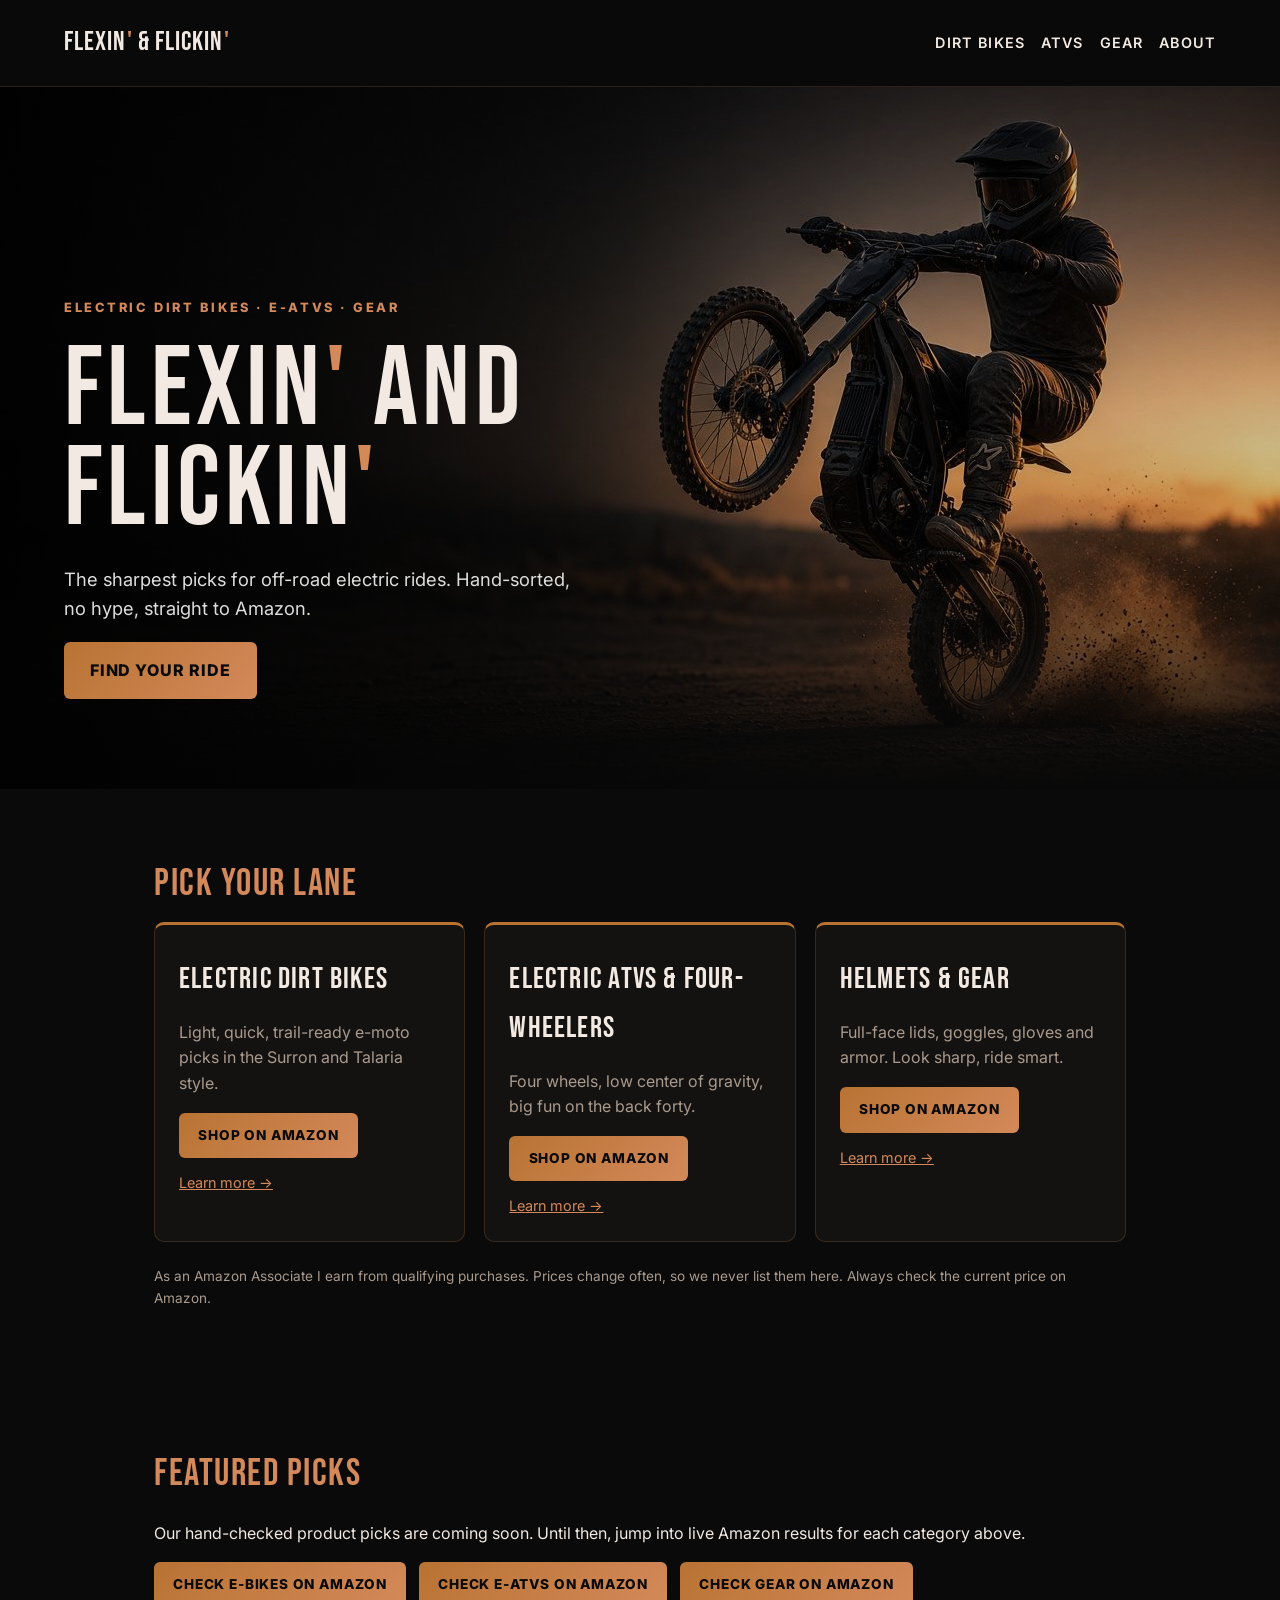
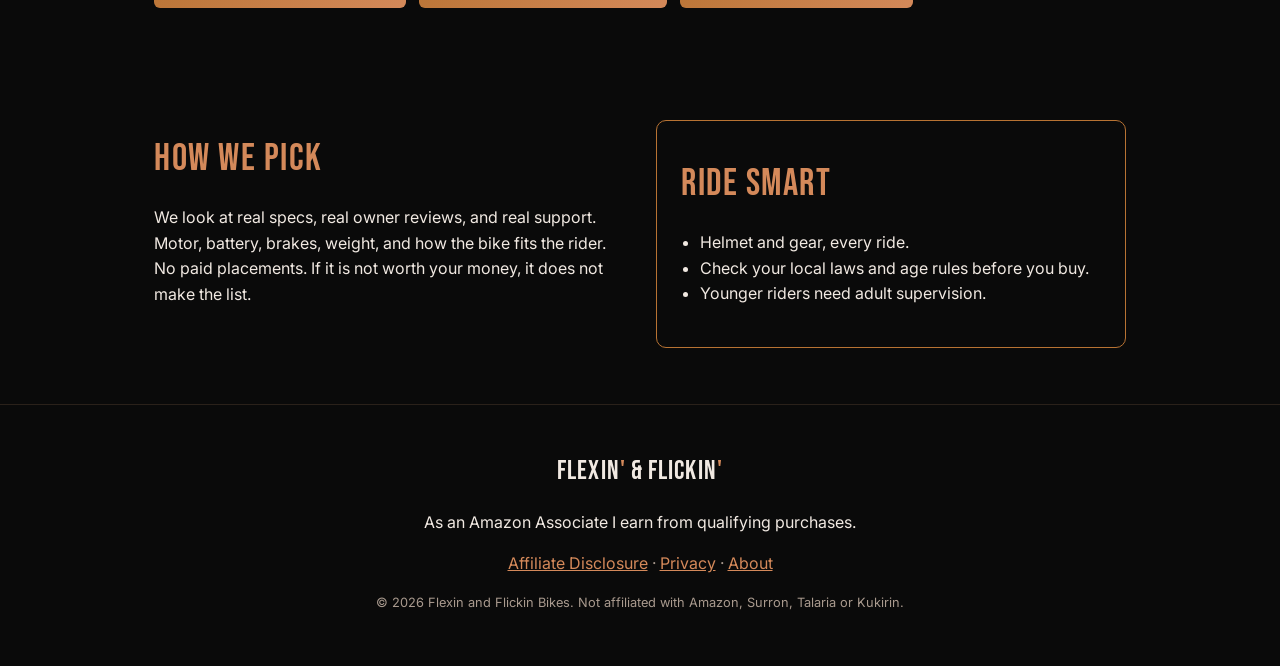
==== index.html @ 2184c199 "Initial site: homepage, stubs, hero" ====
<!doctype html><html lang="en"><head><meta charset="utf-8"><meta name="viewport" content="width=device-width,initial-scale=1"><title>Flexin and Flickin Bikes | Electric Dirt Bikes, e-ATVs and Gear</title><meta name="description" content="Flexin' and Flickin'. The sharpest picks for off-road electric dirt bikes, electric ATVs and riding gear."><meta property="og:title" content="Flexin and Flickin Bikes | Electric Dirt Bikes, e-ATVs and Gear"><meta property="og:description" content="Flexin' and Flickin'. The sharpest picks for off-road electric dirt bikes, electric ATVs and riding gear."><meta property="og:image" content="https://flexinandflickinbikes.com/img/og.jpg"><meta name="twitter:card" content="summary_large_image"><link rel="icon" href="/img/favicon.svg"><link rel="preconnect" href="https://fonts.googleapis.com"><link rel="preconnect" href="https://fonts.gstatic.com" crossorigin><link href="https://fonts.googleapis.com/css2?family=Bebas+Neue&family=Inter:wght@400;600;800&display=swap" rel="stylesheet"><link rel="stylesheet" href="/style.css"></head><body><header class="top"><a class="logo" href="/">FLEXIN<span>'</span> &amp; FLICKIN<span>'</span></a><nav><a href="/electric-dirt-bikes/">Dirt Bikes</a><a href="/electric-atvs/">ATVs</a><a href="/gear/">Gear</a><a href="/about/">About</a></nav></header><main><section class="hero"><img src="/img/hero.jpg" srcset="/img/hero-960.jpg 960w, /img/hero.jpg 1024w" sizes="100vw" alt="Teen rider in full gear pulling a wheelie on an electric dirt bike at golden hour" fetchpriority="high"><div class="hero-copy"><p class="kicker">Electric dirt bikes · e-ATVs · gear</p><h1>Flexin<span>'</span> and Flickin<span>'</span></h1><p class="sub">The sharpest picks for off-road electric rides. Hand-sorted, no hype, straight to Amazon.</p><a class="btn big" href="#ride">Find your ride</a></div></section>
<section id="ride" class="wrap"><h2>Pick your lane</h2><div class="tiles"><article class="tile"><h3>Electric Dirt Bikes</h3><p>Light, quick, trail-ready e-moto picks in the Surron and Talaria style.</p><a class="btn" rel="sponsored nofollow noopener" target="_blank" href="https://www.amazon.com/s?k=electric+dirt+bike&tag=YOUR-TAG-20">Shop on Amazon</a><a class="more" href="/electric-dirt-bikes/">Learn more →</a></article><article class="tile"><h3>Electric ATVs &amp; Four-Wheelers</h3><p>Four wheels, low center of gravity, big fun on the back forty.</p><a class="btn" rel="sponsored nofollow noopener" target="_blank" href="https://www.amazon.com/s?k=electric+atv+quad&tag=YOUR-TAG-20">Shop on Amazon</a><a class="more" href="/electric-atvs/">Learn more →</a></article><article class="tile"><h3>Helmets &amp; Gear</h3><p>Full-face lids, goggles, gloves and armor. Look sharp, ride smart.</p><a class="btn" rel="sponsored nofollow noopener" target="_blank" href="https://www.amazon.com/s?k=dirt+bike+full+face+helmet&tag=YOUR-TAG-20">Shop on Amazon</a><a class="more" href="/gear/">Learn more →</a></article></div><p class="disc-inline">As an Amazon Associate I earn from qualifying purchases. Prices change often, so we never list them here. Always check the current price on Amazon.</p></section>
<section class="wrap feat"><h2>Featured picks</h2><p>Our hand-checked product picks are coming soon. Until then, jump into live Amazon results for each category above.</p><div class="row"><a class="btn" rel="sponsored nofollow noopener" target="_blank" href="https://www.amazon.com/s?k=electric+dirt+bike+for+teens&tag=YOUR-TAG-20">Check e-bikes on Amazon</a><a class="btn" rel="sponsored nofollow noopener" target="_blank" href="https://www.amazon.com/s?k=electric+atv+for+teens&tag=YOUR-TAG-20">Check e-ATVs on Amazon</a><a class="btn" rel="sponsored nofollow noopener" target="_blank" href="https://www.amazon.com/s?k=motocross+goggles+gloves&tag=YOUR-TAG-20">Check gear on Amazon</a></div></section>
<section class="wrap split"><div><h2>How we pick</h2><p>We look at real specs, real owner reviews, and real support. Motor, battery, brakes, weight, and how the bike fits the rider. No paid placements. If it is not worth your money, it does not make the list.</p></div><div class="safety"><h2>Ride smart</h2><ul><li>Helmet and gear, every ride.</li><li>Check your local laws and age rules before you buy.</li><li>Younger riders need adult supervision.</li></ul></div></section></main><footer><div class="logo">FLEXIN<span>'</span> &amp; FLICKIN<span>'</span></div><p class="disc">As an Amazon Associate I earn from qualifying purchases.</p><p><a href="/affiliate-disclosure/">Affiliate Disclosure</a> · <a href="/privacy/">Privacy</a> · <a href="/about/">About</a></p><p class="small">© 2026 Flexin and Flickin Bikes. Not affiliated with Amazon, Surron, Talaria or Kukirin.</p></footer></body></html>
---- style.css ----
:root{--bk:#0a0a0a;--bk2:#141210;--cu:#B87333;--cu2:#D4895A;--tx:#f1e9e2;--mu:#a99a8e}
*{box-sizing:border-box}body{margin:0;background:var(--bk);color:var(--tx);font:16px/1.6 Inter,system-ui,sans-serif}
a{color:var(--cu2)}h1,h2,h3,.logo{font-family:"Bebas Neue",Impact,sans-serif;letter-spacing:.04em;font-weight:400;margin:.2em 0}
.top{display:flex;flex-wrap:wrap;gap:.5rem 1.5rem;justify-content:space-between;align-items:center;padding:1rem 5vw;border-bottom:1px solid #2a211a;position:sticky;top:0;background:rgba(10,10,10,.92);z-index:5}
.logo{font-size:1.7rem;color:var(--tx);text-decoration:none}.logo span,h1 span{color:var(--cu2)}
nav a{color:var(--tx);text-decoration:none;margin-left:1rem;font-weight:600;font-size:.9rem;text-transform:uppercase;letter-spacing:.08em}nav a:hover{color:var(--cu2)}
.hero{position:relative;min-height:78vh;display:flex;align-items:flex-end;overflow:hidden}
.hero img{position:absolute;inset:0;width:100%;height:100%;object-fit:cover;object-position:65% center}
.hero:after{content:"";position:absolute;inset:0;background:linear-gradient(90deg,rgba(0,0,0,.85),rgba(0,0,0,.2) 60%),linear-gradient(0deg,var(--bk),transparent 40%)}
.hero-copy{position:relative;z-index:1;padding:0 5vw 10vh;max-width:640px}
.hero h1{font-size:clamp(3.2rem,11vw,7rem);line-height:.9}.kicker{color:var(--cu2);text-transform:uppercase;letter-spacing:.2em;font-size:.8rem;font-weight:800}.sub{font-size:1.15rem;color:#ddd}
.btn{display:inline-block;background:linear-gradient(135deg,var(--cu),var(--cu2));color:#0a0a0a;font-weight:800;text-decoration:none;padding:.75rem 1.2rem;border-radius:6px;text-transform:uppercase;letter-spacing:.06em;font-size:.85rem}.btn:hover{filter:brightness(1.1)}.btn.big{padding:1rem 1.6rem;font-size:1rem}
.wrap{max-width:1100px;margin:0 auto;padding:3.5rem 5vw}h2{font-size:2.4rem;color:var(--cu2)}
.tiles{display:grid;gap:1.2rem;grid-template-columns:repeat(auto-fit,minmax(260px,1fr))}
.tile{background:var(--bk2);border:1px solid #3a2a1d;border-top:3px solid var(--cu);border-radius:10px;padding:1.5rem}.tile h3{font-size:1.9rem}.tile p{color:var(--mu)}.more{display:block;margin-top:.8rem;font-size:.9rem}
.row{display:flex;flex-wrap:wrap;gap:.8rem}.disc-inline{color:var(--mu);font-size:.85rem;margin-top:1.5rem}
.split{display:grid;gap:2rem;grid-template-columns:repeat(auto-fit,minmax(280px,1fr))}.safety{border:1px solid var(--cu);border-radius:10px;padding:1.5rem}.safety ul{padding-left:1.2rem}
.pagehead{min-height:50vh}footer{border-top:1px solid #2a211a;padding:2.5rem 5vw;text-align:center;color:var(--mu)}.disc{color:var(--tx)}.small{font-size:.8rem}
@media(max-width:600px){nav a{margin:0 .8rem 0 0}.hero{min-height:88vh}}
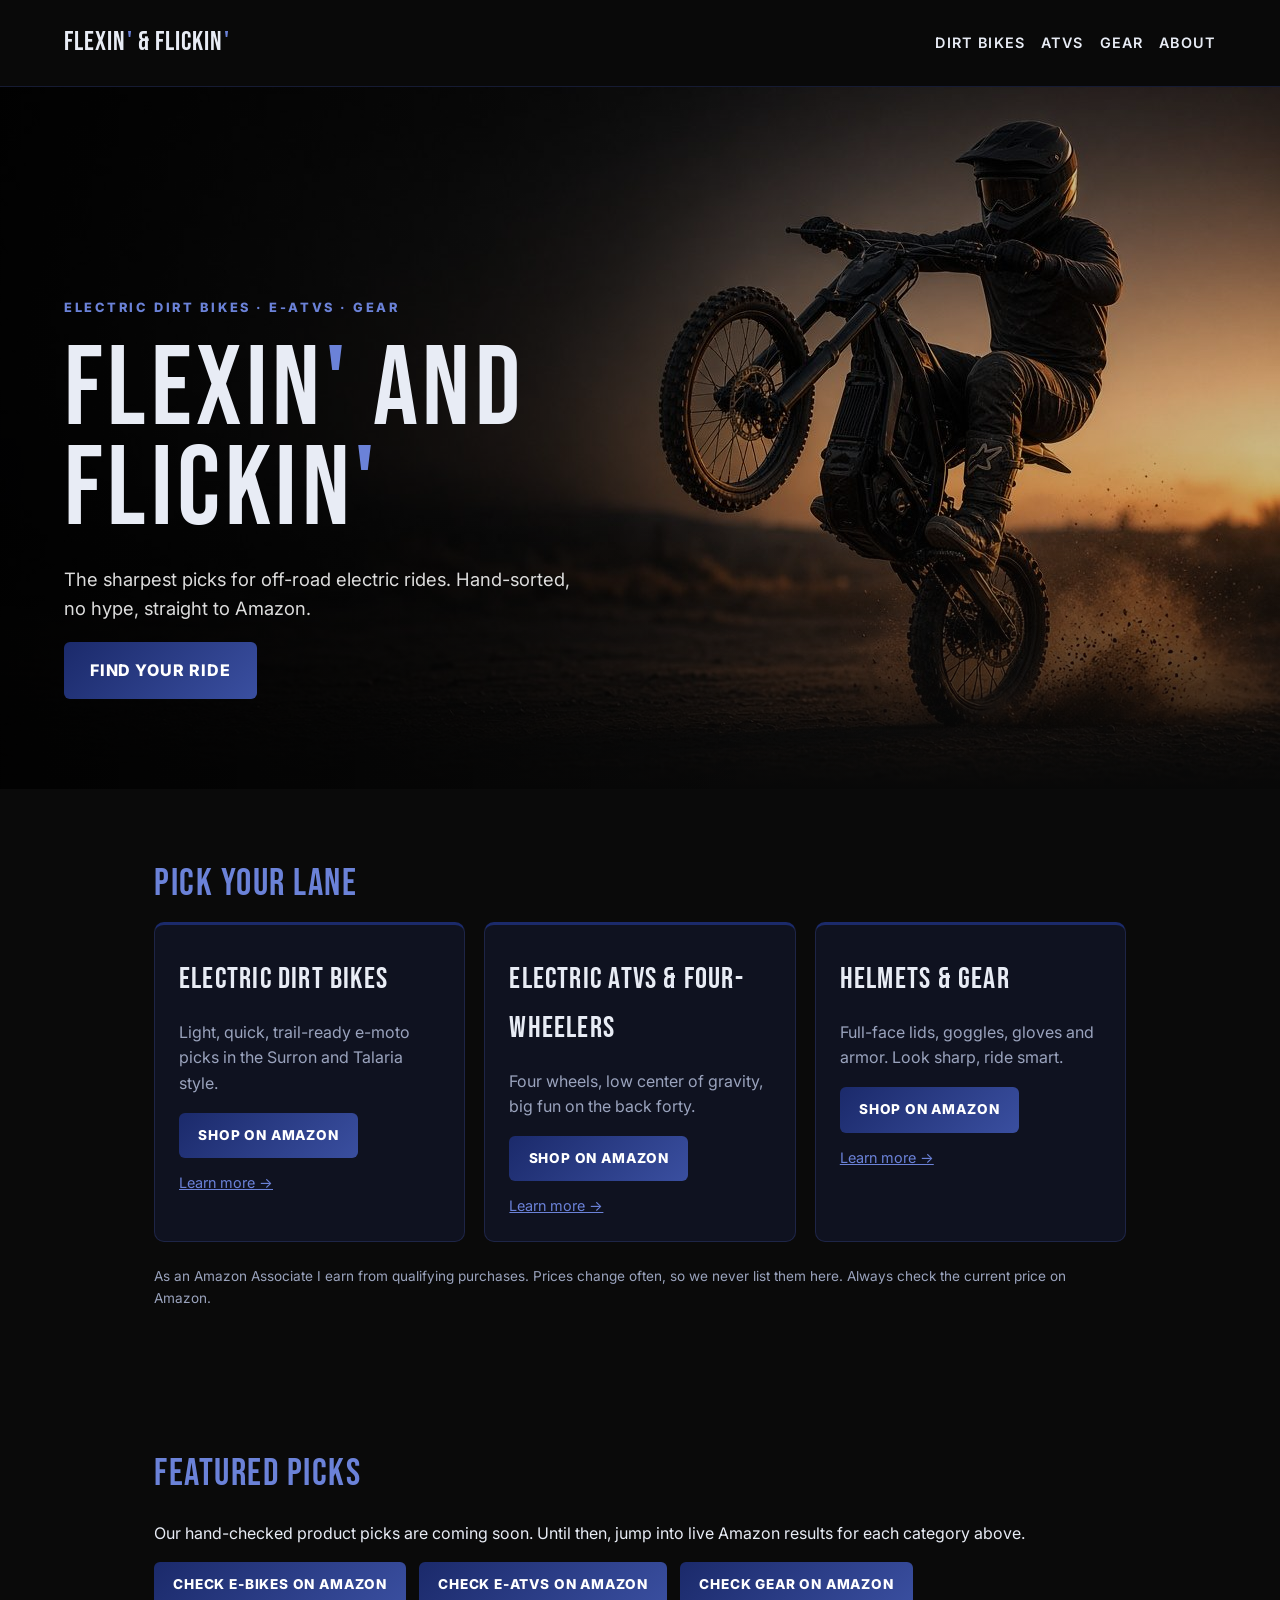
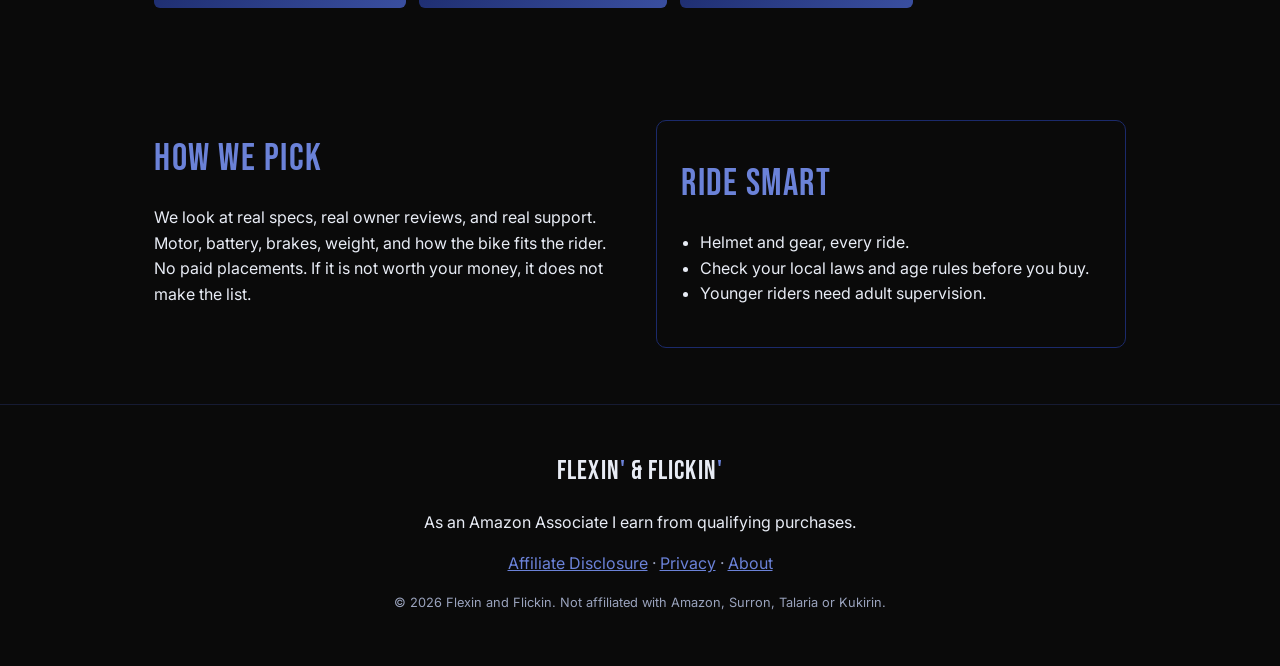
==== commit 5631e15b: "Name cleanup (drop 'Bikes') + palette: copper -> black & midnight blue" ====
--- a/index.html
+++ b/index.html
@@ -1,4 +1,4 @@
-<!doctype html><html lang="en"><head><meta charset="utf-8"><meta name="viewport" content="width=device-width,initial-scale=1"><title>Flexin and Flickin Bikes | Electric Dirt Bikes, e-ATVs and Gear</title><meta name="description" content="Flexin' and Flickin'. The sharpest picks for off-road electric dirt bikes, electric ATVs and riding gear."><meta property="og:title" content="Flexin and Flickin Bikes | Electric Dirt Bikes, e-ATVs and Gear"><meta property="og:description" content="Flexin' and Flickin'. The sharpest picks for off-road electric dirt bikes, electric ATVs and riding gear."><meta property="og:image" content="https://flexinandflickinbikes.com/img/og.jpg"><meta name="twitter:card" content="summary_large_image"><link rel="icon" href="/img/favicon.svg"><link rel="preconnect" href="https://fonts.googleapis.com"><link rel="preconnect" href="https://fonts.gstatic.com" crossorigin><link href="https://fonts.googleapis.com/css2?family=Bebas+Neue&family=Inter:wght@400;600;800&display=swap" rel="stylesheet"><link rel="stylesheet" href="/style.css"></head><body><header class="top"><a class="logo" href="/">FLEXIN<span>'</span> &amp; FLICKIN<span>'</span></a><nav><a href="/electric-dirt-bikes/">Dirt Bikes</a><a href="/electric-atvs/">ATVs</a><a href="/gear/">Gear</a><a href="/about/">About</a></nav></header><main><section class="hero"><img src="/img/hero.jpg" srcset="/img/hero-960.jpg 960w, /img/hero.jpg 1024w" sizes="100vw" alt="Teen rider in full gear pulling a wheelie on an electric dirt bike at golden hour" fetchpriority="high"><div class="hero-copy"><p class="kicker">Electric dirt bikes · e-ATVs · gear</p><h1>Flexin<span>'</span> and Flickin<span>'</span></h1><p class="sub">The sharpest picks for off-road electric rides. Hand-sorted, no hype, straight to Amazon.</p><a class="btn big" href="#ride">Find your ride</a></div></section>
-<section id="ride" class="wrap"><h2>Pick your lane</h2><div class="tiles"><article class="tile"><h3>Electric Dirt Bikes</h3><p>Light, quick, trail-ready e-moto picks in the Surron and Talaria style.</p><a class="btn" rel="sponsored nofollow noopener" target="_blank" href="https://www.amazon.com/s?k=electric+dirt+bike&tag=YOUR-TAG-20">Shop on Amazon</a><a class="more" href="/electric-dirt-bikes/">Learn more →</a></article><article class="tile"><h3>Electric ATVs &amp; Four-Wheelers</h3><p>Four wheels, low center of gravity, big fun on the back forty.</p><a class="btn" rel="sponsored nofollow noopener" target="_blank" href="https://www.amazon.com/s?k=electric+atv+quad&tag=YOUR-TAG-20">Shop on Amazon</a><a class="more" href="/electric-atvs/">Learn more →</a></article><article class="tile"><h3>Helmets &amp; Gear</h3><p>Full-face lids, goggles, gloves and armor. Look sharp, ride smart.</p><a class="btn" rel="sponsored nofollow noopener" target="_blank" href="https://www.amazon.com/s?k=dirt+bike+full+face+helmet&tag=YOUR-TAG-20">Shop on Amazon</a><a class="more" href="/gear/">Learn more →</a></article></div><p class="disc-inline">As an Amazon Associate I earn from qualifying purchases. Prices change often, so we never list them here. Always check the current price on Amazon.</p></section>
+<!doctype html><html lang="en"><head><meta charset="utf-8"><meta name="viewport" content="width=device-width,initial-scale=1"><title>Flexin and Flickin | Electric Dirt Bikes, e-ATVs and Gear</title><meta name="description" content="Flexin' and Flickin'. The sharpest picks for off-road electric dirt bikes, electric ATVs and riding gear."><meta property="og:title" content="Flexin and Flickin | Electric Dirt Bikes, e-ATVs and Gear"><meta property="og:description" content="Flexin' and Flickin'. The sharpest picks for off-road electric dirt bikes, electric ATVs and riding gear."><meta property="og:image" content="https://flexinandflickin.com/img/og.jpg"><meta name="twitter:card" content="summary_large_image"><link rel="icon" href="./img/favicon.svg"><link rel="preconnect" href="https://fonts.googleapis.com"><link rel="preconnect" href="https://fonts.gstatic.com" crossorigin><link href="https://fonts.googleapis.com/css2?family=Bebas+Neue&family=Inter:wght@400;600;800&display=swap" rel="stylesheet"><link rel="stylesheet" href="./style.css"></head><body><header class="top"><a class="logo" href="./">FLEXIN<span>'</span> &amp; FLICKIN<span>'</span></a><nav><a href="./electric-dirt-bikes/">Dirt Bikes</a><a href="./electric-atvs/">ATVs</a><a href="./gear/">Gear</a><a href="./about/">About</a></nav></header><main><section class="hero"><img src="./img/hero.jpg" srcset="./img/hero-960.jpg 960w, ./img/hero.jpg 1024w" sizes="100vw" alt="Teen rider in full gear pulling a wheelie on an electric dirt bike at golden hour" fetchpriority="high"><div class="hero-copy"><p class="kicker">Electric dirt bikes · e-ATVs · gear</p><h1>Flexin<span>'</span> and Flickin<span>'</span></h1><p class="sub">The sharpest picks for off-road electric rides. Hand-sorted, no hype, straight to Amazon.</p><a class="btn big" href="#ride">Find your ride</a></div></section>
+<section id="ride" class="wrap"><h2>Pick your lane</h2><div class="tiles"><article class="tile"><h3>Electric Dirt Bikes</h3><p>Light, quick, trail-ready e-moto picks in the Surron and Talaria style.</p><a class="btn" rel="sponsored nofollow noopener" target="_blank" href="https://www.amazon.com/s?k=electric+dirt+bike&tag=YOUR-TAG-20">Shop on Amazon</a><a class="more" href="./electric-dirt-bikes/">Learn more →</a></article><article class="tile"><h3>Electric ATVs &amp; Four-Wheelers</h3><p>Four wheels, low center of gravity, big fun on the back forty.</p><a class="btn" rel="sponsored nofollow noopener" target="_blank" href="https://www.amazon.com/s?k=electric+atv+quad&tag=YOUR-TAG-20">Shop on Amazon</a><a class="more" href="./electric-atvs/">Learn more →</a></article><article class="tile"><h3>Helmets &amp; Gear</h3><p>Full-face lids, goggles, gloves and armor. Look sharp, ride smart.</p><a class="btn" rel="sponsored nofollow noopener" target="_blank" href="https://www.amazon.com/s?k=dirt+bike+full+face+helmet&tag=YOUR-TAG-20">Shop on Amazon</a><a class="more" href="./gear/">Learn more →</a></article></div><p class="disc-inline">As an Amazon Associate I earn from qualifying purchases. Prices change often, so we never list them here. Always check the current price on Amazon.</p></section>
 <section class="wrap feat"><h2>Featured picks</h2><p>Our hand-checked product picks are coming soon. Until then, jump into live Amazon results for each category above.</p><div class="row"><a class="btn" rel="sponsored nofollow noopener" target="_blank" href="https://www.amazon.com/s?k=electric+dirt+bike+for+teens&tag=YOUR-TAG-20">Check e-bikes on Amazon</a><a class="btn" rel="sponsored nofollow noopener" target="_blank" href="https://www.amazon.com/s?k=electric+atv+for+teens&tag=YOUR-TAG-20">Check e-ATVs on Amazon</a><a class="btn" rel="sponsored nofollow noopener" target="_blank" href="https://www.amazon.com/s?k=motocross+goggles+gloves&tag=YOUR-TAG-20">Check gear on Amazon</a></div></section>
-<section class="wrap split"><div><h2>How we pick</h2><p>We look at real specs, real owner reviews, and real support. Motor, battery, brakes, weight, and how the bike fits the rider. No paid placements. If it is not worth your money, it does not make the list.</p></div><div class="safety"><h2>Ride smart</h2><ul><li>Helmet and gear, every ride.</li><li>Check your local laws and age rules before you buy.</li><li>Younger riders need adult supervision.</li></ul></div></section></main><footer><div class="logo">FLEXIN<span>'</span> &amp; FLICKIN<span>'</span></div><p class="disc">As an Amazon Associate I earn from qualifying purchases.</p><p><a href="/affiliate-disclosure/">Affiliate Disclosure</a> · <a href="/privacy/">Privacy</a> · <a href="/about/">About</a></p><p class="small">© 2026 Flexin and Flickin Bikes. Not affiliated with Amazon, Surron, Talaria or Kukirin.</p></footer></body></html>+<section class="wrap split"><div><h2>How we pick</h2><p>We look at real specs, real owner reviews, and real support. Motor, battery, brakes, weight, and how the bike fits the rider. No paid placements. If it is not worth your money, it does not make the list.</p></div><div class="safety"><h2>Ride smart</h2><ul><li>Helmet and gear, every ride.</li><li>Check your local laws and age rules before you buy.</li><li>Younger riders need adult supervision.</li></ul></div></section></main><footer><div class="logo">FLEXIN<span>'</span> &amp; FLICKIN<span>'</span></div><p class="disc">As an Amazon Associate I earn from qualifying purchases.</p><p><a href="./affiliate-disclosure/">Affiliate Disclosure</a> · <a href="./privacy/">Privacy</a> · <a href="./about/">About</a></p><p class="small">© 2026 Flexin and Flickin. Not affiliated with Amazon, Surron, Talaria or Kukirin.</p></footer></body></html>
--- a/style.css
+++ b/style.css
@@ -1,19 +1,19 @@
-:root{--bk:#0a0a0a;--bk2:#141210;--cu:#B87333;--cu2:#D4895A;--tx:#f1e9e2;--mu:#a99a8e}
+:root{--bk:#0a0a0a;--bk2:#0F1220;--cu:#1B2A6B;--cu2:#6B82D8;--tx:#E8ECF5;--mu:#9AA3BD}
 *{box-sizing:border-box}body{margin:0;background:var(--bk);color:var(--tx);font:16px/1.6 Inter,system-ui,sans-serif}
 a{color:var(--cu2)}h1,h2,h3,.logo{font-family:"Bebas Neue",Impact,sans-serif;letter-spacing:.04em;font-weight:400;margin:.2em 0}
-.top{display:flex;flex-wrap:wrap;gap:.5rem 1.5rem;justify-content:space-between;align-items:center;padding:1rem 5vw;border-bottom:1px solid #2a211a;position:sticky;top:0;background:rgba(10,10,10,.92);z-index:5}
+.top{display:flex;flex-wrap:wrap;gap:.5rem 1.5rem;justify-content:space-between;align-items:center;padding:1rem 5vw;border-bottom:1px solid #161B33;position:sticky;top:0;background:rgba(10,10,10,.92);z-index:5}
 .logo{font-size:1.7rem;color:var(--tx);text-decoration:none}.logo span,h1 span{color:var(--cu2)}
 nav a{color:var(--tx);text-decoration:none;margin-left:1rem;font-weight:600;font-size:.9rem;text-transform:uppercase;letter-spacing:.08em}nav a:hover{color:var(--cu2)}
-.hero{position:relative;min-height:78vh;display:flex;align-items:flex-end;overflow:hidden}
+.hero{position:relative;min-height:min(78vh,760px);display:flex;align-items:flex-end;overflow:hidden}
 .hero img{position:absolute;inset:0;width:100%;height:100%;object-fit:cover;object-position:65% center}
 .hero:after{content:"";position:absolute;inset:0;background:linear-gradient(90deg,rgba(0,0,0,.85),rgba(0,0,0,.2) 60%),linear-gradient(0deg,var(--bk),transparent 40%)}
 .hero-copy{position:relative;z-index:1;padding:0 5vw 10vh;max-width:640px}
 .hero h1{font-size:clamp(3.2rem,11vw,7rem);line-height:.9}.kicker{color:var(--cu2);text-transform:uppercase;letter-spacing:.2em;font-size:.8rem;font-weight:800}.sub{font-size:1.15rem;color:#ddd}
-.btn{display:inline-block;background:linear-gradient(135deg,var(--cu),var(--cu2));color:#0a0a0a;font-weight:800;text-decoration:none;padding:.75rem 1.2rem;border-radius:6px;text-transform:uppercase;letter-spacing:.06em;font-size:.85rem}.btn:hover{filter:brightness(1.1)}.btn.big{padding:1rem 1.6rem;font-size:1rem}
+.btn{display:inline-block;background:linear-gradient(135deg,var(--cu),#3A4FA0);color:#FFFFFF;font-weight:800;text-decoration:none;padding:.75rem 1.2rem;border-radius:6px;text-transform:uppercase;letter-spacing:.06em;font-size:.85rem}.btn:hover{filter:brightness(1.1)}.btn.big{padding:1rem 1.6rem;font-size:1rem}
 .wrap{max-width:1100px;margin:0 auto;padding:3.5rem 5vw}h2{font-size:2.4rem;color:var(--cu2)}
 .tiles{display:grid;gap:1.2rem;grid-template-columns:repeat(auto-fit,minmax(260px,1fr))}
-.tile{background:var(--bk2);border:1px solid #3a2a1d;border-top:3px solid var(--cu);border-radius:10px;padding:1.5rem}.tile h3{font-size:1.9rem}.tile p{color:var(--mu)}.more{display:block;margin-top:.8rem;font-size:.9rem}
+.tile{background:var(--bk2);border:1px solid #1E2547;border-top:3px solid var(--cu);border-radius:10px;padding:1.5rem}.tile h3{font-size:1.9rem}.tile p{color:var(--mu)}.more{display:block;margin-top:.8rem;font-size:.9rem}
 .row{display:flex;flex-wrap:wrap;gap:.8rem}.disc-inline{color:var(--mu);font-size:.85rem;margin-top:1.5rem}
 .split{display:grid;gap:2rem;grid-template-columns:repeat(auto-fit,minmax(280px,1fr))}.safety{border:1px solid var(--cu);border-radius:10px;padding:1.5rem}.safety ul{padding-left:1.2rem}
-.pagehead{min-height:50vh}footer{border-top:1px solid #2a211a;padding:2.5rem 5vw;text-align:center;color:var(--mu)}.disc{color:var(--tx)}.small{font-size:.8rem}
+.pagehead{min-height:50vh}footer{border-top:1px solid #161B33;padding:2.5rem 5vw;text-align:center;color:var(--mu)}.disc{color:var(--tx)}.small{font-size:.8rem}
 @media(max-width:600px){nav a{margin:0 .8rem 0 0}.hero{min-height:88vh}}
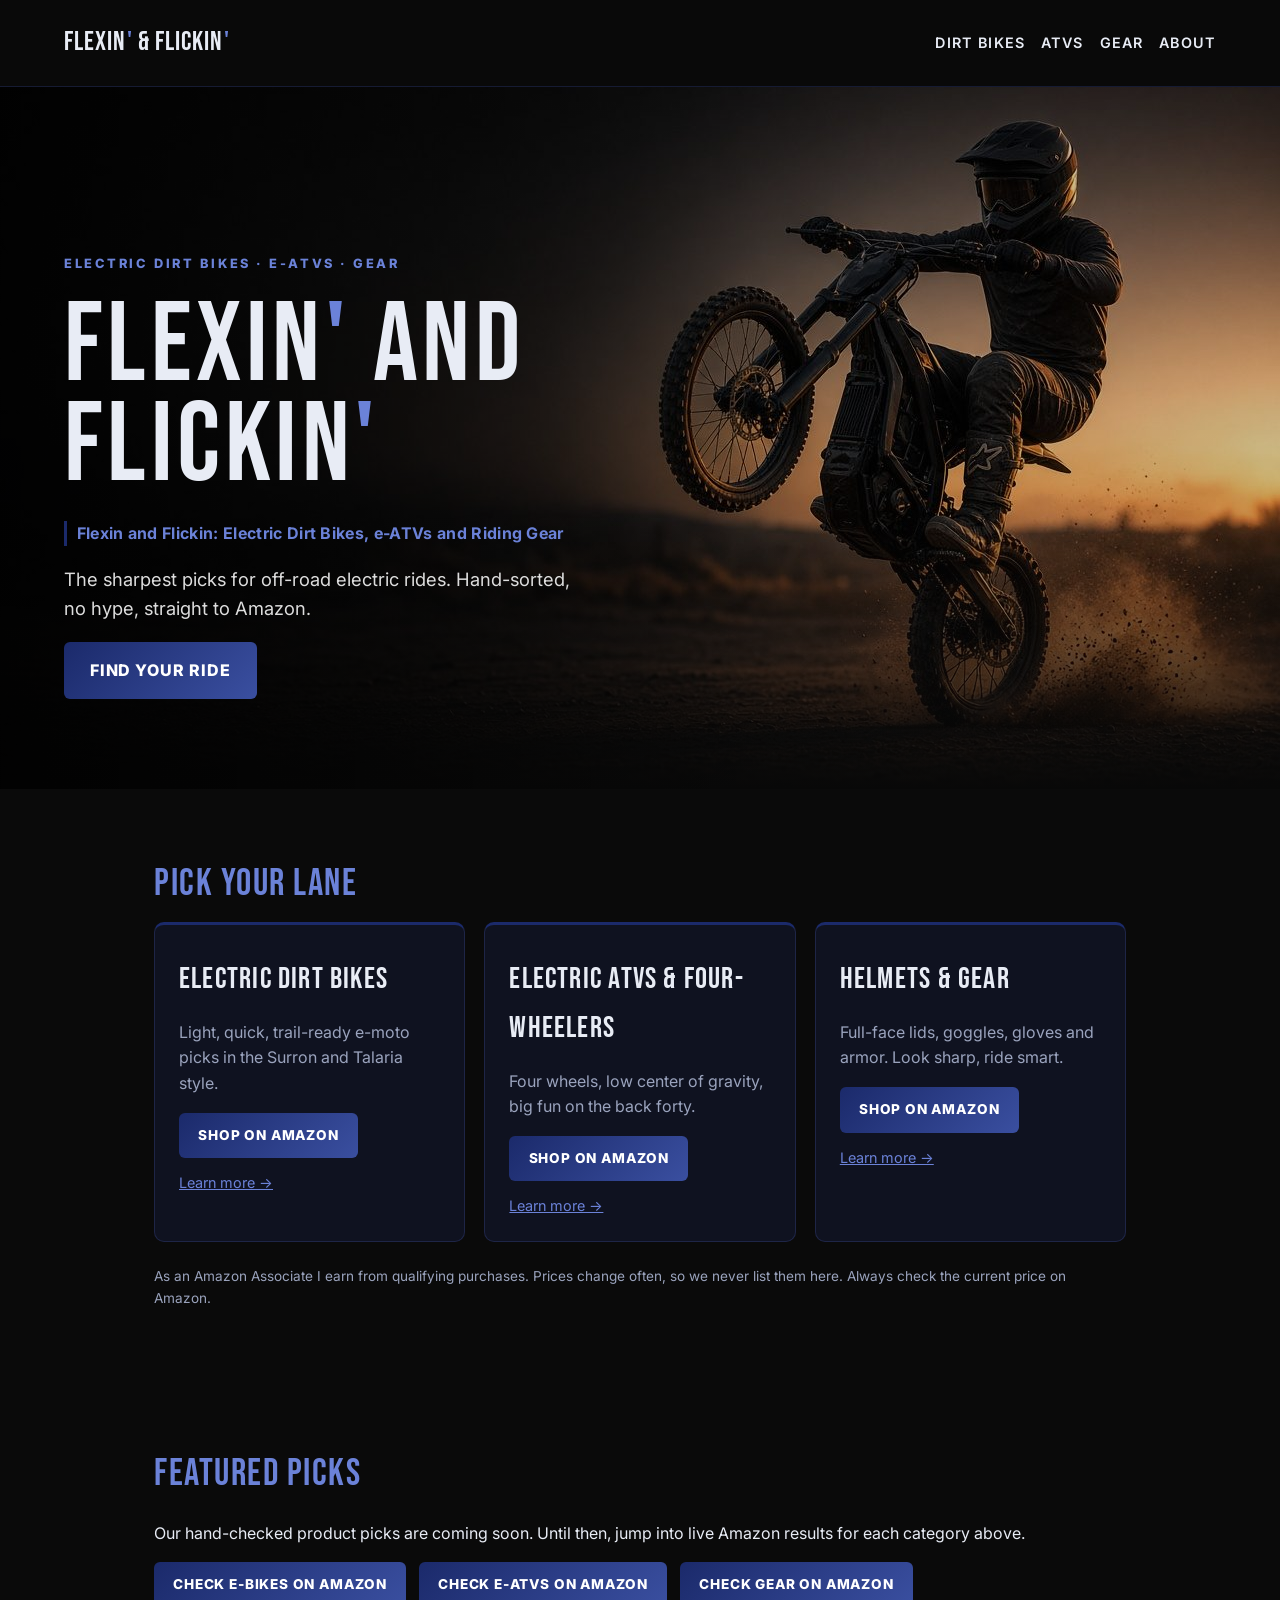
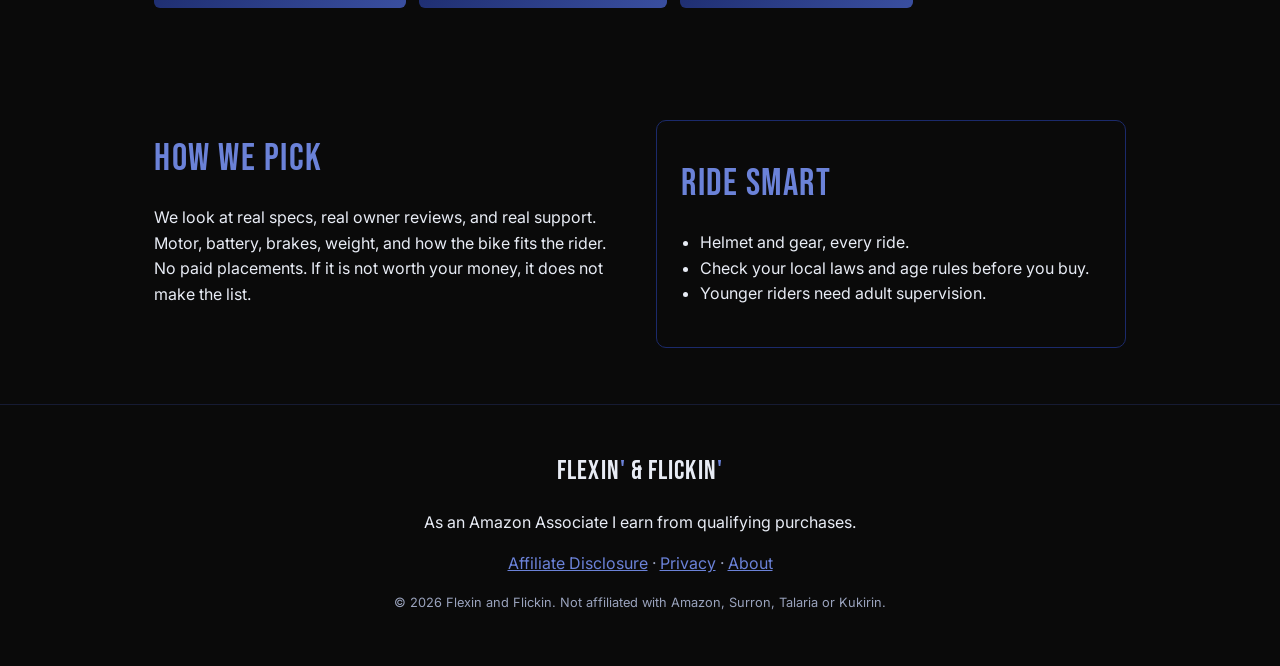
==== commit 24f9fa33: "Add tagline + tagline page titles" ====
--- a/index.html
+++ b/index.html
@@ -1,4 +1,4 @@
-<!doctype html><html lang="en"><head><meta charset="utf-8"><meta name="viewport" content="width=device-width,initial-scale=1"><title>Flexin and Flickin | Electric Dirt Bikes, e-ATVs and Gear</title><meta name="description" content="Flexin' and Flickin'. The sharpest picks for off-road electric dirt bikes, electric ATVs and riding gear."><meta property="og:title" content="Flexin and Flickin | Electric Dirt Bikes, e-ATVs and Gear"><meta property="og:description" content="Flexin' and Flickin'. The sharpest picks for off-road electric dirt bikes, electric ATVs and riding gear."><meta property="og:image" content="https://flexinandflickin.com/img/og.jpg"><meta name="twitter:card" content="summary_large_image"><link rel="icon" href="./img/favicon.svg"><link rel="preconnect" href="https://fonts.googleapis.com"><link rel="preconnect" href="https://fonts.gstatic.com" crossorigin><link href="https://fonts.googleapis.com/css2?family=Bebas+Neue&family=Inter:wght@400;600;800&display=swap" rel="stylesheet"><link rel="stylesheet" href="./style.css"></head><body><header class="top"><a class="logo" href="./">FLEXIN<span>'</span> &amp; FLICKIN<span>'</span></a><nav><a href="./electric-dirt-bikes/">Dirt Bikes</a><a href="./electric-atvs/">ATVs</a><a href="./gear/">Gear</a><a href="./about/">About</a></nav></header><main><section class="hero"><img src="./img/hero.jpg" srcset="./img/hero-960.jpg 960w, ./img/hero.jpg 1024w" sizes="100vw" alt="Teen rider in full gear pulling a wheelie on an electric dirt bike at golden hour" fetchpriority="high"><div class="hero-copy"><p class="kicker">Electric dirt bikes · e-ATVs · gear</p><h1>Flexin<span>'</span> and Flickin<span>'</span></h1><p class="sub">The sharpest picks for off-road electric rides. Hand-sorted, no hype, straight to Amazon.</p><a class="btn big" href="#ride">Find your ride</a></div></section>
+<!doctype html><html lang="en"><head><meta charset="utf-8"><meta name="viewport" content="width=device-width,initial-scale=1"><title>Flexin and Flickin: Electric Dirt Bikes, e-ATVs and Riding Gear</title><meta name="description" content="Flexin' and Flickin'. The sharpest picks for off-road electric dirt bikes, electric ATVs and riding gear."><meta property="og:title" content="Flexin and Flickin: Electric Dirt Bikes, e-ATVs and Riding Gear"><meta property="og:description" content="Flexin' and Flickin'. The sharpest picks for off-road electric dirt bikes, electric ATVs and riding gear."><meta property="og:image" content="https://flexinandflickin.com/img/og.jpg"><meta name="twitter:card" content="summary_large_image"><link rel="icon" href="./img/favicon.svg"><link rel="preconnect" href="https://fonts.googleapis.com"><link rel="preconnect" href="https://fonts.gstatic.com" crossorigin><link href="https://fonts.googleapis.com/css2?family=Bebas+Neue&family=Inter:wght@400;600;800&display=swap" rel="stylesheet"><link rel="stylesheet" href="./style.css"></head><body><header class="top"><a class="logo" href="./">FLEXIN<span>'</span> &amp; FLICKIN<span>'</span></a><nav><a href="./electric-dirt-bikes/">Dirt Bikes</a><a href="./electric-atvs/">ATVs</a><a href="./gear/">Gear</a><a href="./about/">About</a></nav></header><main><section class="hero"><img src="./img/hero.jpg" srcset="./img/hero-960.jpg 960w, ./img/hero.jpg 1024w" sizes="100vw" alt="Teen rider in full gear pulling a wheelie on an electric dirt bike at golden hour" fetchpriority="high"><div class="hero-copy"><p class="kicker">Electric dirt bikes · e-ATVs · gear</p><h1>Flexin<span>'</span> and Flickin<span>'</span></h1><p class="tagline">Flexin and Flickin: Electric Dirt Bikes, e-ATVs and Riding Gear</p><p class="sub">The sharpest picks for off-road electric rides. Hand-sorted, no hype, straight to Amazon.</p><a class="btn big" href="#ride">Find your ride</a></div></section>
 <section id="ride" class="wrap"><h2>Pick your lane</h2><div class="tiles"><article class="tile"><h3>Electric Dirt Bikes</h3><p>Light, quick, trail-ready e-moto picks in the Surron and Talaria style.</p><a class="btn" rel="sponsored nofollow noopener" target="_blank" href="https://www.amazon.com/s?k=electric+dirt+bike&tag=YOUR-TAG-20">Shop on Amazon</a><a class="more" href="./electric-dirt-bikes/">Learn more →</a></article><article class="tile"><h3>Electric ATVs &amp; Four-Wheelers</h3><p>Four wheels, low center of gravity, big fun on the back forty.</p><a class="btn" rel="sponsored nofollow noopener" target="_blank" href="https://www.amazon.com/s?k=electric+atv+quad&tag=YOUR-TAG-20">Shop on Amazon</a><a class="more" href="./electric-atvs/">Learn more →</a></article><article class="tile"><h3>Helmets &amp; Gear</h3><p>Full-face lids, goggles, gloves and armor. Look sharp, ride smart.</p><a class="btn" rel="sponsored nofollow noopener" target="_blank" href="https://www.amazon.com/s?k=dirt+bike+full+face+helmet&tag=YOUR-TAG-20">Shop on Amazon</a><a class="more" href="./gear/">Learn more →</a></article></div><p class="disc-inline">As an Amazon Associate I earn from qualifying purchases. Prices change often, so we never list them here. Always check the current price on Amazon.</p></section>
 <section class="wrap feat"><h2>Featured picks</h2><p>Our hand-checked product picks are coming soon. Until then, jump into live Amazon results for each category above.</p><div class="row"><a class="btn" rel="sponsored nofollow noopener" target="_blank" href="https://www.amazon.com/s?k=electric+dirt+bike+for+teens&tag=YOUR-TAG-20">Check e-bikes on Amazon</a><a class="btn" rel="sponsored nofollow noopener" target="_blank" href="https://www.amazon.com/s?k=electric+atv+for+teens&tag=YOUR-TAG-20">Check e-ATVs on Amazon</a><a class="btn" rel="sponsored nofollow noopener" target="_blank" href="https://www.amazon.com/s?k=motocross+goggles+gloves&tag=YOUR-TAG-20">Check gear on Amazon</a></div></section>
 <section class="wrap split"><div><h2>How we pick</h2><p>We look at real specs, real owner reviews, and real support. Motor, battery, brakes, weight, and how the bike fits the rider. No paid placements. If it is not worth your money, it does not make the list.</p></div><div class="safety"><h2>Ride smart</h2><ul><li>Helmet and gear, every ride.</li><li>Check your local laws and age rules before you buy.</li><li>Younger riders need adult supervision.</li></ul></div></section></main><footer><div class="logo">FLEXIN<span>'</span> &amp; FLICKIN<span>'</span></div><p class="disc">As an Amazon Associate I earn from qualifying purchases.</p><p><a href="./affiliate-disclosure/">Affiliate Disclosure</a> · <a href="./privacy/">Privacy</a> · <a href="./about/">About</a></p><p class="small">© 2026 Flexin and Flickin. Not affiliated with Amazon, Surron, Talaria or Kukirin.</p></footer></body></html>
--- a/style.css
+++ b/style.css
@@ -17,3 +17,5 @@
 .split{display:grid;gap:2rem;grid-template-columns:repeat(auto-fit,minmax(280px,1fr))}.safety{border:1px solid var(--cu);border-radius:10px;padding:1.5rem}.safety ul{padding-left:1.2rem}
 .pagehead{min-height:50vh}footer{border-top:1px solid #161B33;padding:2.5rem 5vw;text-align:center;color:var(--mu)}.disc{color:var(--tx)}.small{font-size:.8rem}
 @media(max-width:600px){nav a{margin:0 .8rem 0 0}.hero{min-height:88vh}}
+
+.tagline{color:var(--cu2);font-weight:700;font-size:1rem;letter-spacing:.02em;margin:.4rem 0 .2rem;border-left:3px solid var(--cu);padding-left:.6rem}
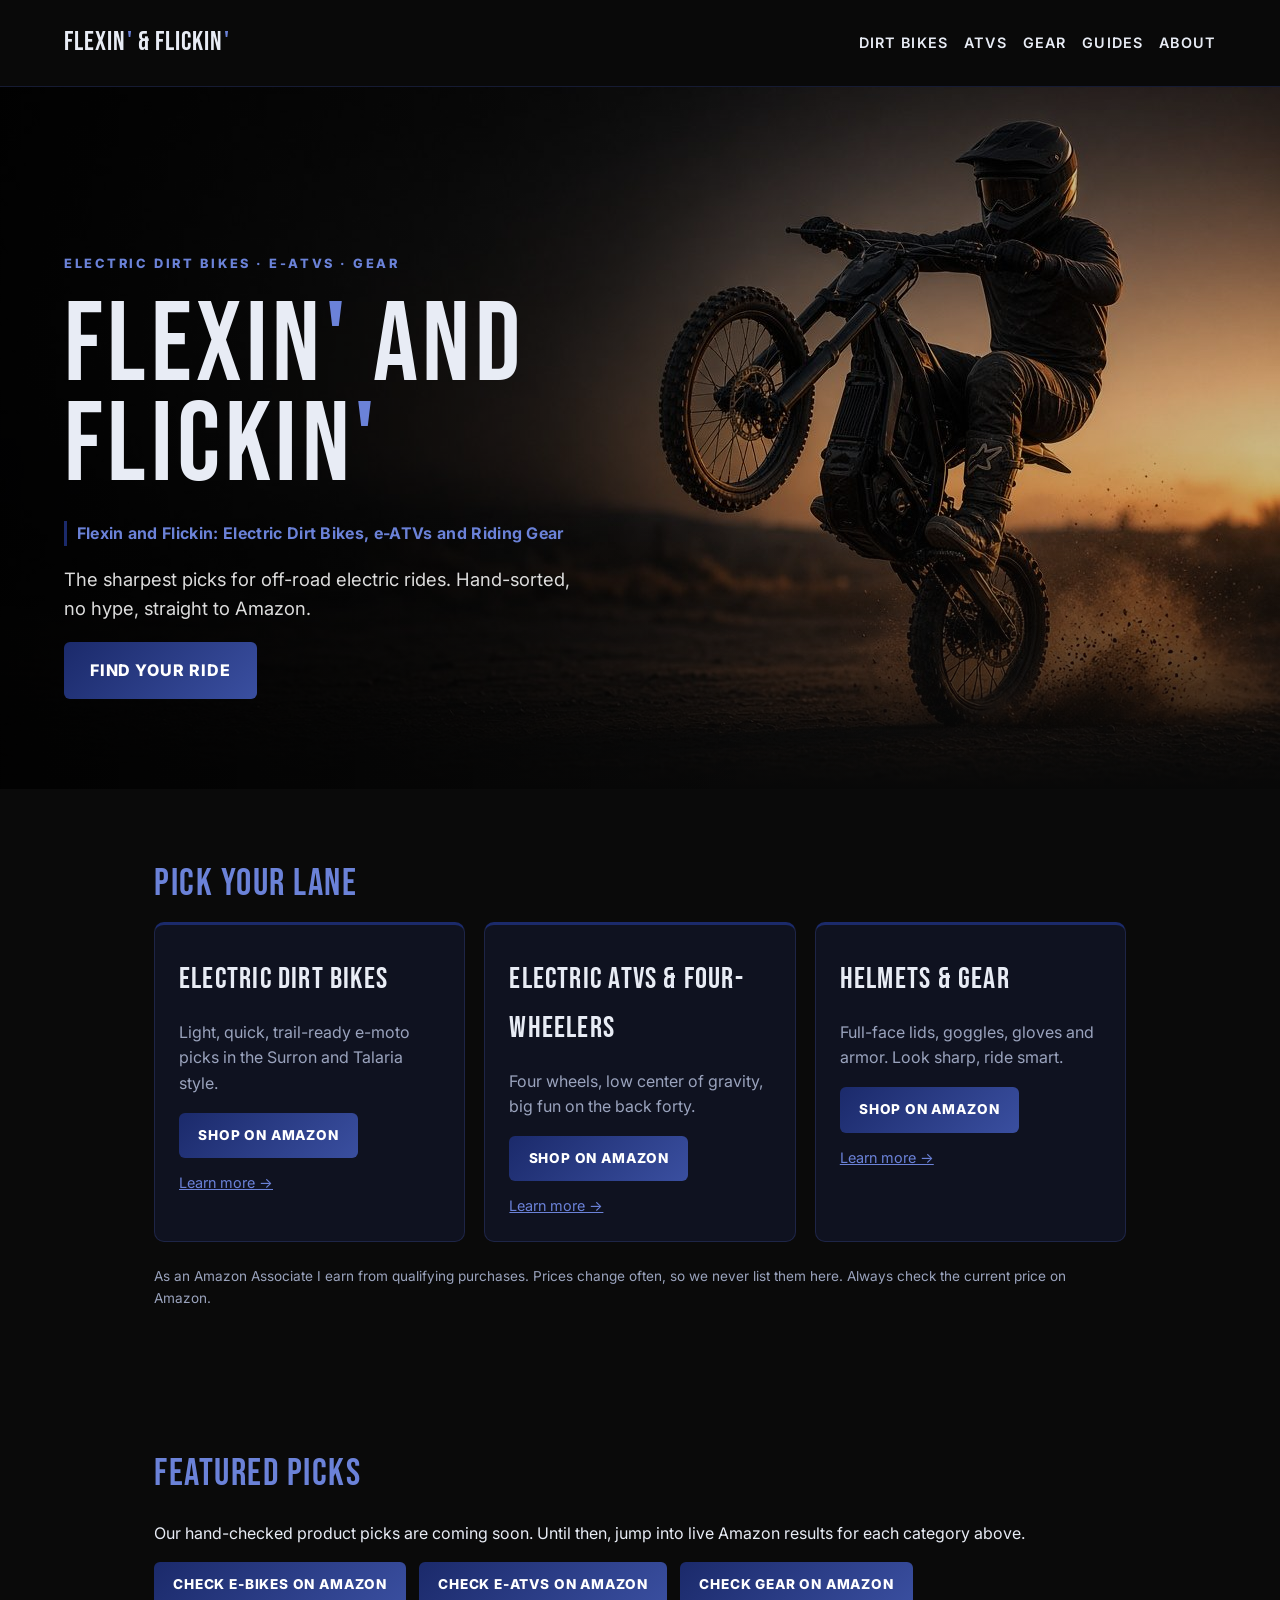
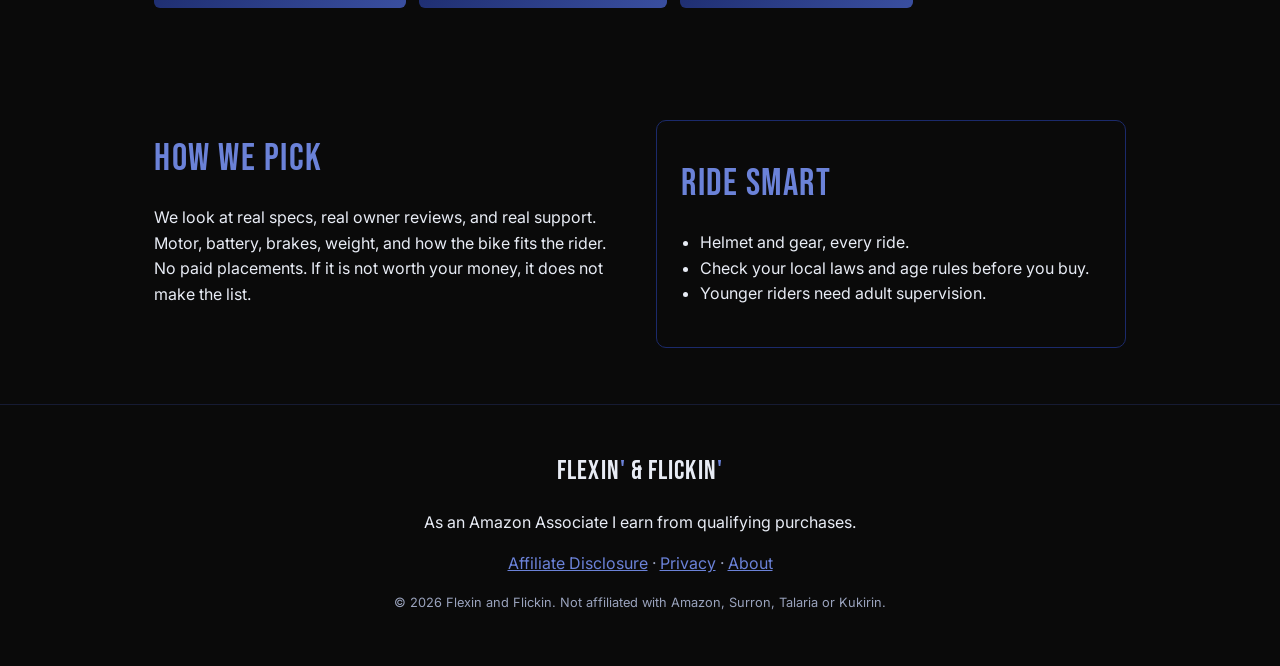
==== commit 81bb10a9: "Publish Guides index + 3 guides; add Guides nav" ====
--- a/index.html
+++ b/index.html
@@ -1,4 +1,4 @@
-<!doctype html><html lang="en"><head><meta charset="utf-8"><meta name="viewport" content="width=device-width,initial-scale=1"><title>Flexin and Flickin: Electric Dirt Bikes, e-ATVs and Riding Gear</title><meta name="description" content="Flexin' and Flickin'. The sharpest picks for off-road electric dirt bikes, electric ATVs and riding gear."><meta property="og:title" content="Flexin and Flickin: Electric Dirt Bikes, e-ATVs and Riding Gear"><meta property="og:description" content="Flexin' and Flickin'. The sharpest picks for off-road electric dirt bikes, electric ATVs and riding gear."><meta property="og:image" content="https://flexinandflickin.com/img/og.jpg"><meta name="twitter:card" content="summary_large_image"><link rel="icon" href="./img/favicon.svg"><link rel="preconnect" href="https://fonts.googleapis.com"><link rel="preconnect" href="https://fonts.gstatic.com" crossorigin><link href="https://fonts.googleapis.com/css2?family=Bebas+Neue&family=Inter:wght@400;600;800&display=swap" rel="stylesheet"><link rel="stylesheet" href="./style.css"></head><body><header class="top"><a class="logo" href="./">FLEXIN<span>'</span> &amp; FLICKIN<span>'</span></a><nav><a href="./electric-dirt-bikes/">Dirt Bikes</a><a href="./electric-atvs/">ATVs</a><a href="./gear/">Gear</a><a href="./about/">About</a></nav></header><main><section class="hero"><img src="./img/hero.jpg" srcset="./img/hero-960.jpg 960w, ./img/hero.jpg 1024w" sizes="100vw" alt="Teen rider in full gear pulling a wheelie on an electric dirt bike at golden hour" fetchpriority="high"><div class="hero-copy"><p class="kicker">Electric dirt bikes · e-ATVs · gear</p><h1>Flexin<span>'</span> and Flickin<span>'</span></h1><p class="tagline">Flexin and Flickin: Electric Dirt Bikes, e-ATVs and Riding Gear</p><p class="sub">The sharpest picks for off-road electric rides. Hand-sorted, no hype, straight to Amazon.</p><a class="btn big" href="#ride">Find your ride</a></div></section>
+<!doctype html><html lang="en"><head><meta charset="utf-8"><meta name="viewport" content="width=device-width,initial-scale=1"><title>Flexin and Flickin: Electric Dirt Bikes, e-ATVs and Riding Gear</title><meta name="description" content="Flexin' and Flickin'. The sharpest picks for off-road electric dirt bikes, electric ATVs and riding gear."><meta property="og:title" content="Flexin and Flickin: Electric Dirt Bikes, e-ATVs and Riding Gear"><meta property="og:description" content="Flexin' and Flickin'. The sharpest picks for off-road electric dirt bikes, electric ATVs and riding gear."><meta property="og:image" content="https://flexinandflickin.com/img/og.jpg"><meta name="twitter:card" content="summary_large_image"><link rel="icon" href="./img/favicon.svg"><link rel="preconnect" href="https://fonts.googleapis.com"><link rel="preconnect" href="https://fonts.gstatic.com" crossorigin><link href="https://fonts.googleapis.com/css2?family=Bebas+Neue&family=Inter:wght@400;600;800&display=swap" rel="stylesheet"><link rel="stylesheet" href="./style.css"></head><body><header class="top"><a class="logo" href="./">FLEXIN<span>'</span> &amp; FLICKIN<span>'</span></a><nav><a href="./electric-dirt-bikes/">Dirt Bikes</a><a href="./electric-atvs/">ATVs</a><a href="./gear/">Gear</a><a href="./guides/">Guides</a><a href="./about/">About</a></nav></header><main><section class="hero"><img src="./img/hero.jpg" srcset="./img/hero-960.jpg 960w, ./img/hero.jpg 1024w" sizes="100vw" alt="Rider in full gear pulling a wheelie on an electric dirt bike at golden hour" fetchpriority="high"><div class="hero-copy"><p class="kicker">Electric dirt bikes · e-ATVs · gear</p><h1>Flexin<span>'</span> and Flickin<span>'</span></h1><p class="tagline">Flexin and Flickin: Electric Dirt Bikes, e-ATVs and Riding Gear</p><p class="sub">The sharpest picks for off-road electric rides. Hand-sorted, no hype, straight to Amazon.</p><a class="btn big" href="#ride">Find your ride</a></div></section>
 <section id="ride" class="wrap"><h2>Pick your lane</h2><div class="tiles"><article class="tile"><h3>Electric Dirt Bikes</h3><p>Light, quick, trail-ready e-moto picks in the Surron and Talaria style.</p><a class="btn" rel="sponsored nofollow noopener" target="_blank" href="https://www.amazon.com/s?k=electric+dirt+bike&tag=YOUR-TAG-20">Shop on Amazon</a><a class="more" href="./electric-dirt-bikes/">Learn more →</a></article><article class="tile"><h3>Electric ATVs &amp; Four-Wheelers</h3><p>Four wheels, low center of gravity, big fun on the back forty.</p><a class="btn" rel="sponsored nofollow noopener" target="_blank" href="https://www.amazon.com/s?k=electric+atv+quad&tag=YOUR-TAG-20">Shop on Amazon</a><a class="more" href="./electric-atvs/">Learn more →</a></article><article class="tile"><h3>Helmets &amp; Gear</h3><p>Full-face lids, goggles, gloves and armor. Look sharp, ride smart.</p><a class="btn" rel="sponsored nofollow noopener" target="_blank" href="https://www.amazon.com/s?k=dirt+bike+full+face+helmet&tag=YOUR-TAG-20">Shop on Amazon</a><a class="more" href="./gear/">Learn more →</a></article></div><p class="disc-inline">As an Amazon Associate I earn from qualifying purchases. Prices change often, so we never list them here. Always check the current price on Amazon.</p></section>
-<section class="wrap feat"><h2>Featured picks</h2><p>Our hand-checked product picks are coming soon. Until then, jump into live Amazon results for each category above.</p><div class="row"><a class="btn" rel="sponsored nofollow noopener" target="_blank" href="https://www.amazon.com/s?k=electric+dirt+bike+for+teens&tag=YOUR-TAG-20">Check e-bikes on Amazon</a><a class="btn" rel="sponsored nofollow noopener" target="_blank" href="https://www.amazon.com/s?k=electric+atv+for+teens&tag=YOUR-TAG-20">Check e-ATVs on Amazon</a><a class="btn" rel="sponsored nofollow noopener" target="_blank" href="https://www.amazon.com/s?k=motocross+goggles+gloves&tag=YOUR-TAG-20">Check gear on Amazon</a></div></section>
+<section class="wrap feat"><h2>Featured picks</h2><p>Our hand-checked product picks are coming soon. Until then, jump into live Amazon results for each category above.</p><div class="row"><a class="btn" rel="sponsored nofollow noopener" target="_blank" href="https://www.amazon.com/s?k=electric+dirt+bike&tag=YOUR-TAG-20">Check e-bikes on Amazon</a><a class="btn" rel="sponsored nofollow noopener" target="_blank" href="https://www.amazon.com/s?k=electric+atv&tag=YOUR-TAG-20">Check e-ATVs on Amazon</a><a class="btn" rel="sponsored nofollow noopener" target="_blank" href="https://www.amazon.com/s?k=motocross+goggles+gloves&tag=YOUR-TAG-20">Check gear on Amazon</a></div></section>
 <section class="wrap split"><div><h2>How we pick</h2><p>We look at real specs, real owner reviews, and real support. Motor, battery, brakes, weight, and how the bike fits the rider. No paid placements. If it is not worth your money, it does not make the list.</p></div><div class="safety"><h2>Ride smart</h2><ul><li>Helmet and gear, every ride.</li><li>Check your local laws and age rules before you buy.</li><li>Younger riders need adult supervision.</li></ul></div></section></main><footer><div class="logo">FLEXIN<span>'</span> &amp; FLICKIN<span>'</span></div><p class="disc">As an Amazon Associate I earn from qualifying purchases.</p><p><a href="./affiliate-disclosure/">Affiliate Disclosure</a> · <a href="./privacy/">Privacy</a> · <a href="./about/">About</a></p><p class="small">© 2026 Flexin and Flickin. Not affiliated with Amazon, Surron, Talaria or Kukirin.</p></footer></body></html>
--- a/style.css
+++ b/style.css
@@ -19,3 +19,4 @@
 @media(max-width:600px){nav a{margin:0 .8rem 0 0}.hero{min-height:88vh}}
 
 .tagline{color:var(--cu2);font-weight:700;font-size:1rem;letter-spacing:.02em;margin:.4rem 0 .2rem;border-left:3px solid var(--cu);padding-left:.6rem}
+.picks{display:grid;gap:1rem;grid-template-columns:repeat(auto-fit,minmax(240px,1fr));margin:1rem 0}.pick{background:var(--bk2);border:1px solid #1E2547;border-radius:10px;padding:1.1rem;display:flex;flex-direction:column;justify-content:space-between;gap:1rem}.pick h3{font-family:Inter,sans-serif;font-size:.95rem;font-weight:600;letter-spacing:0;line-height:1.4}.fh{color:var(--tx);font-size:1.6rem;margin-top:1.5rem}.pagehead h2{margin-top:2rem}.pagehead .safety{margin-top:2.5rem}.tag{font-family:"Bebas Neue",sans-serif;color:var(--cu2);letter-spacing:.1em;font-size:1.2rem}
